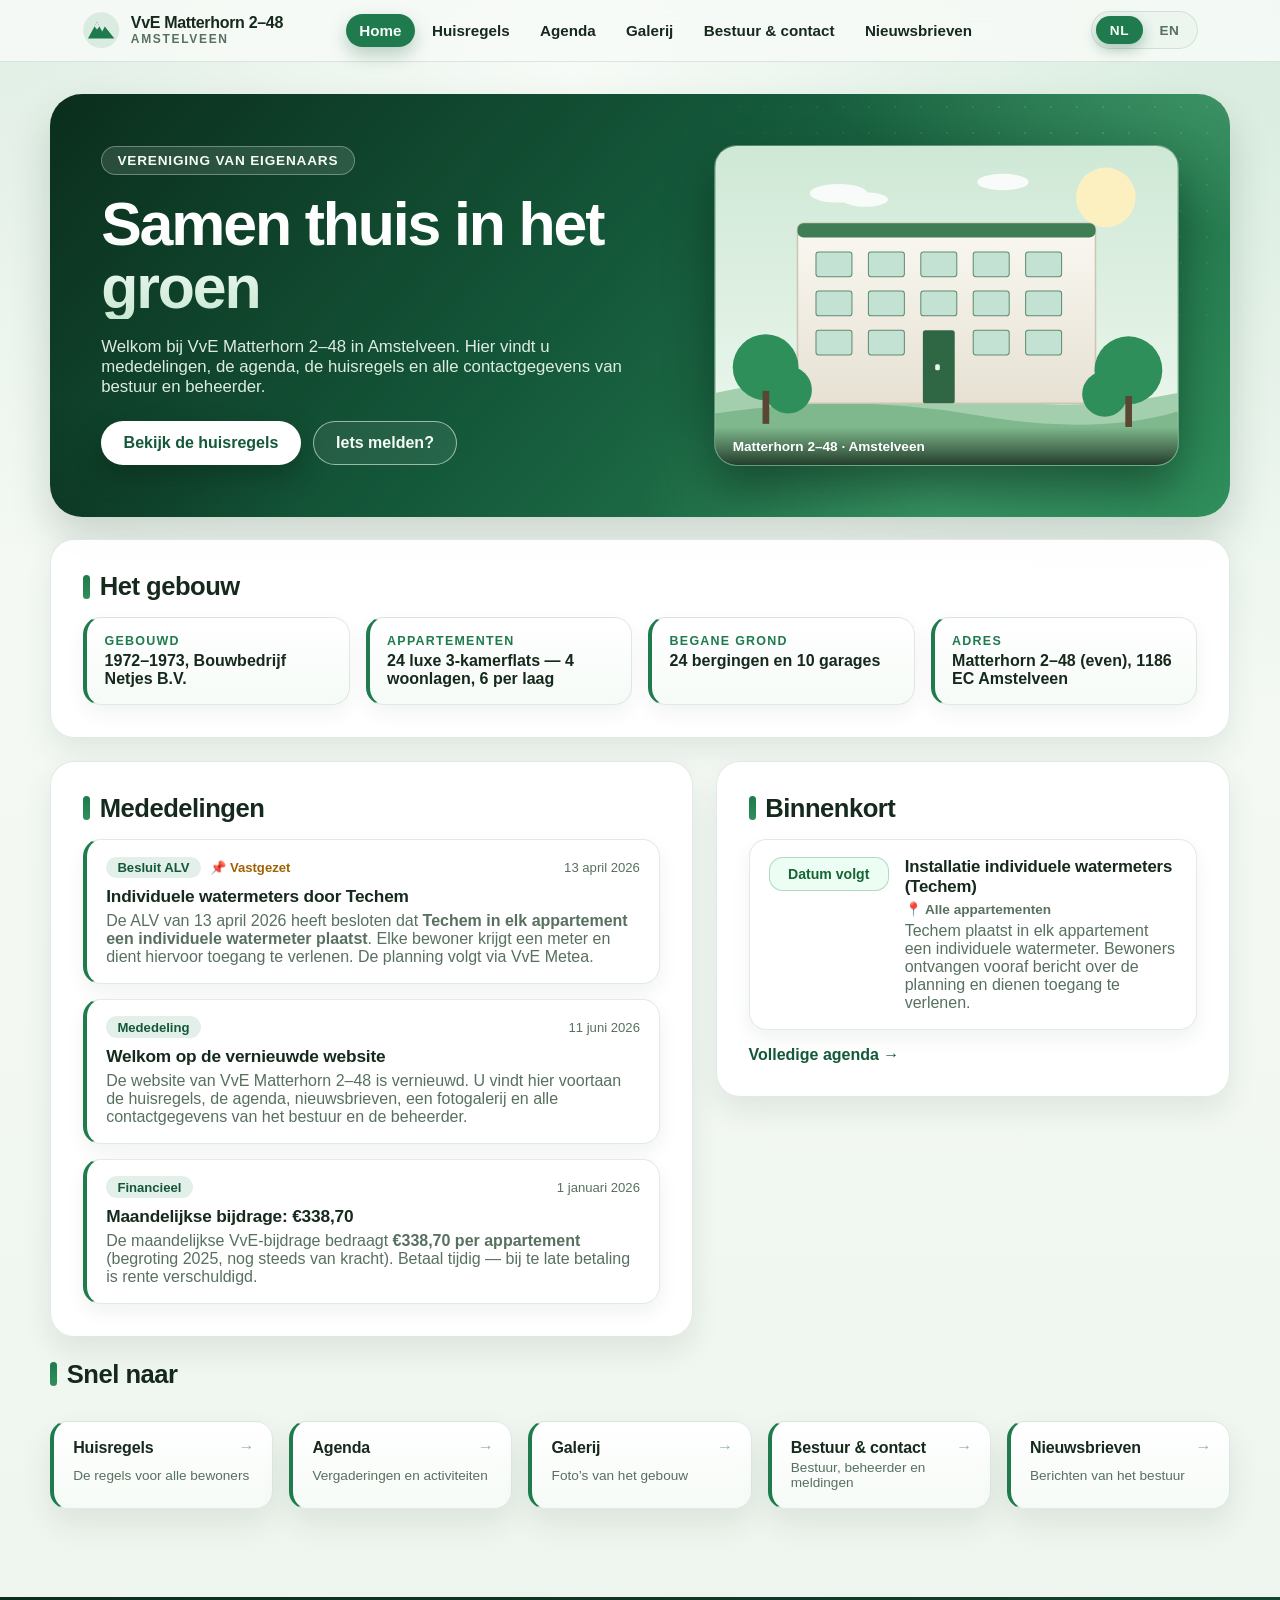
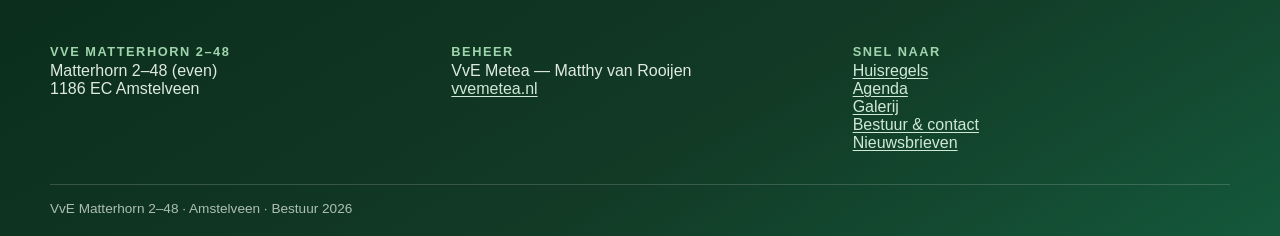
==== index.html @ 0aa47cd1 "initial commit" ====
<!DOCTYPE html>
<html lang="nl">
  <head>
    <meta charset="UTF-8" />
    <meta name="viewport" content="width=device-width, initial-scale=1.0" />
    <title>VvE Matterhorn 2-48 | Amstelveen</title>
    <meta name="description" content="VvE Matterhorn 2-48 in Amstelveen: mededelingen, agenda, huisregels, galerij, bestuur en contact." />
    <link rel="stylesheet" href="./assets/site.css" />
    <script src="./assets/marked-18.0.5.min.js"></script>
    <script type="module" src="./assets/home.mjs"></script>
  </head>
  <body>
    <header class="site-header" data-site-header></header>
    <main class="page-shell">
      <noscript>
        <p class="loading-state">
          JavaScript is nodig om deze pagina te laden. Schakel JavaScript in of vraag het bestuur om een kopie.
        </p>
      </noscript>
      <div class="page-frame page-frame-single" data-home>
        <p class="loading-state">Laden...</p>
      </div>
    </main>
    <footer class="site-footer" data-site-footer></footer>
  </body>
</html>
---- assets/site.css ----
:root {
  color-scheme: light;
  --page-bg: #f3f8f3;
  --page-glow: rgba(98, 180, 128, 0.22);
  --surface: rgba(255, 255, 255, 0.92);
  --surface-strong: #ffffff;
  --surface-soft: #ecf5ee;
  --border: rgba(31, 77, 48, 0.12);
  --border-strong: rgba(31, 77, 48, 0.22);
  --text-main: #16291d;
  --text-muted: #57705f;
  --text-inverse: #f6fcf7;
  --brand: #1f7a4d;
  --brand-strong: #14583a;
  --brand-deep: #0b2e1c;
  --brand-soft: rgba(31, 122, 77, 0.12);

  /* Section tones */
  --tone-do: #15803d;
  --tone-do-strong: #166534;
  --tone-do-soft: #ecfdf3;
  --tone-do-border: rgba(21, 128, 61, 0.28);
  --tone-dont: #c2342c;
  --tone-dont-strong: #991b1b;
  --tone-dont-soft: #fef2f2;
  --tone-dont-border: rgba(194, 52, 44, 0.28);
  --tone-info: #0f766e;
  --tone-info-strong: #115e59;
  --tone-info-soft: #ecfbf8;
  --tone-info-border: rgba(15, 118, 110, 0.26);
  --tone-contact: #a16207;
  --tone-contact-strong: #854d0e;
  --tone-contact-soft: #fefae8;
  --tone-contact-border: rgba(161, 98, 7, 0.26);

  --shadow-soft: 0 20px 45px rgba(18, 56, 34, 0.12);
  --shadow-card: 0 14px 30px rgba(18, 56, 34, 0.09);
  --shadow-float: 0 22px 40px rgba(18, 56, 34, 0.18);
  --radius-hero: 2rem;
  --radius-panel: 1.5rem;
  --radius-card: 1.1rem;
  --content-width: 1180px;
  --ease-spring: cubic-bezier(0.32, 0.72, 0.24, 1);
  font-family: Inter, "Segoe UI", Roboto, Helvetica, Arial, sans-serif;
}

*,
*::before,
*::after {
  box-sizing: border-box;
}

html {
  scroll-behavior: smooth;
  scroll-padding-top: 5.5rem;
}

body {
  margin: 0;
  min-height: 100vh;
  line-height: 1.6;
  color: var(--text-main);
  background:
    radial-gradient(circle at top right, var(--page-glow), transparent 32%),
    radial-gradient(circle at top left, rgba(21, 128, 61, 0.1), transparent 26%),
    linear-gradient(180deg, #f7fbf7 0%, var(--page-bg) 55%, #ecf4ec 100%);
}

body,
button,
input,
textarea,
select {
  font: inherit;
}

a {
  color: var(--brand-strong);
  text-decoration: none;
}

a:hover {
  text-decoration: underline;
}

button {
  cursor: pointer;
}

img {
  max-width: 100%;
}

p,
ul,
ol {
  margin-block: 0.85rem;
}

ul,
ol {
  padding-left: 1.3rem;
}

:focus-visible {
  outline: 3px solid rgba(31, 122, 77, 0.45);
  outline-offset: 3px;
  border-radius: 0.4rem;
}

[hidden] {
  display: none !important;
}

.visually-hidden {
  position: absolute;
  width: 1px;
  height: 1px;
  padding: 0;
  margin: -1px;
  overflow: hidden;
  clip: rect(0, 0, 0, 0);
  white-space: nowrap;
  border: 0;
}

.page-shell {
  min-height: 60vh;
  padding: clamp(1rem, 2.5vw, 2rem);
}

.page-frame {
  width: min(100%, var(--content-width));
  margin: 0 auto;
  display: grid;
  gap: 1.4rem;
  align-items: start;
}

.loading-state,
.notice-error-state,
.notice-error-inline {
  margin: 0;
  padding: 1.15rem 1.25rem;
  background: var(--surface);
  border: 1px solid var(--border);
  border-radius: var(--radius-panel);
  box-shadow: var(--shadow-card);
}

.notice-error-state,
.notice-error-inline {
  display: grid;
  gap: 0.9rem;
}

.notice-error-state button,
.notice-error-inline button {
  justify-self: start;
  border: 0;
  border-radius: 999px;
  padding: 0.7rem 1.2rem;
  font-weight: 700;
  background: var(--brand);
  color: var(--text-inverse);
  transition: transform 180ms var(--ease-spring), box-shadow 180ms ease;
}

.notice-error-state button:hover,
.notice-error-inline button:hover {
  transform: translateY(-2px);
  box-shadow: 0 12px 24px rgba(20, 88, 58, 0.3);
}

/* ---- Entrance animation ------------------------------------------------ */

@keyframes rise-in {
  from {
    opacity: 0;
    transform: translateY(14px);
  }
  to {
    opacity: 1;
    transform: translateY(0);
  }
}

.hero,
.jump-card,
.section-card,
.home-hero,
.page-hero,
.home-panel,
.announcement-card,
.quick-link-card,
.gallery-tile,
.board-card,
.newsletter-card,
.report-step {
  animation: rise-in 600ms var(--ease-spring) both;
  animation-delay: calc(var(--stagger, 0) * 70ms);
}

/* ---- Site header ---------------------------------------------------------- */

.site-header {
  position: sticky;
  top: 0;
  z-index: 40;
  background: rgba(247, 251, 247, 0.86);
  backdrop-filter: blur(16px);
  -webkit-backdrop-filter: blur(16px);
  border-bottom: 1px solid var(--border);
}

.site-header-inner {
  width: min(100%, var(--content-width));
  margin: 0 auto;
  padding: 0.7rem clamp(1rem, 2.5vw, 2rem);
  display: flex;
  align-items: center;
  gap: 1.25rem;
}

.site-brand {
  display: inline-flex;
  align-items: center;
  gap: 0.65rem;
  color: var(--text-main);
}

.site-brand:hover {
  text-decoration: none;
}

.site-brand-mark {
  display: inline-flex;
  width: 2.4rem;
  height: 2.4rem;
  color: var(--brand);
}

.site-brand-mark svg {
  width: 100%;
  height: 100%;
}

.site-brand-text {
  display: grid;
  line-height: 1.15;
}

.site-brand-name {
  font-weight: 800;
  letter-spacing: -0.02em;
  white-space: nowrap;
}

.site-brand-sub {
  font-size: 0.75rem;
  font-weight: 600;
  letter-spacing: 0.14em;
  text-transform: uppercase;
  color: var(--text-muted);
}

.site-nav {
  display: none;
  align-items: center;
  gap: 0.2rem;
  margin-inline: auto;
}

.site-nav-link {
  padding: 0.5rem 0.85rem;
  border-radius: 999px;
  font-weight: 600;
  font-size: 0.95rem;
  color: var(--text-main);
  transition: background-color 200ms ease, color 200ms ease;
  white-space: nowrap;
}

.site-nav-link:hover {
  background: var(--surface-soft);
  text-decoration: none;
}

.site-nav-link.is-active {
  background: var(--brand);
  color: var(--text-inverse);
  box-shadow: 0 8px 18px rgba(20, 88, 58, 0.28);
}

.site-header-actions {
  display: flex;
  align-items: center;
  gap: 0.7rem;
  margin-left: auto;
}

/* Language switch (light header context) */
.lang-switch {
  display: inline-flex;
  padding: 0.25rem;
  gap: 0.2rem;
  border-radius: 999px;
  background: var(--surface-soft);
  border: 1px solid var(--border);
}

.lang-btn {
  border: 0;
  border-radius: 999px;
  padding: 0.4rem 0.85rem;
  font-weight: 800;
  font-size: 0.85rem;
  letter-spacing: 0.04em;
  color: var(--text-muted);
  background: transparent;
  transition: background-color 220ms ease, color 220ms ease, transform 220ms var(--ease-spring);
}

.lang-btn:hover {
  color: var(--brand-strong);
  transform: translateY(-1px);
}

.lang-btn.is-active {
  background: var(--brand);
  color: var(--text-inverse);
  box-shadow: 0 6px 14px rgba(20, 88, 58, 0.3);
}

.menu-toggle {
  display: inline-flex;
  flex-direction: column;
  justify-content: center;
  gap: 5px;
  width: 2.7rem;
  height: 2.7rem;
  padding: 0.6rem;
  border: 1px solid var(--border);
  border-radius: 0.85rem;
  background: var(--surface-strong);
}

.menu-toggle-bar {
  height: 2px;
  border-radius: 2px;
  background: var(--brand-strong);
  transition: transform 240ms var(--ease-spring), opacity 200ms ease;
}

.menu-toggle.is-open .menu-toggle-bar:nth-child(1) {
  transform: translateY(7px) rotate(45deg);
}

.menu-toggle.is-open .menu-toggle-bar:nth-child(2) {
  opacity: 0;
}

.menu-toggle.is-open .menu-toggle-bar:nth-child(3) {
  transform: translateY(-7px) rotate(-45deg);
}

.site-menu {
  display: grid;
  gap: 0.25rem;
  padding: 0.75rem clamp(1rem, 2.5vw, 2rem) 1rem;
  border-top: 1px solid var(--border);
  background: rgba(247, 251, 247, 0.97);
}

.site-menu .site-nav-link {
  display: block;
  border-radius: 0.85rem;
}

@media (min-width: 64rem) {
  .site-nav {
    display: flex;
  }

  .menu-toggle,
  .site-menu {
    display: none !important;
  }
}

/* ---- Site footer ---------------------------------------------------------- */

.site-footer {
  margin-top: clamp(2rem, 5vw, 3.5rem);
  padding: clamp(1.5rem, 4vw, 2.75rem) clamp(1rem, 2.5vw, 2rem) 1.25rem;
  background: linear-gradient(150deg, var(--brand-deep) 0%, #123a25 55%, var(--brand-strong) 100%);
  color: rgba(240, 250, 242, 0.92);
}

.site-footer a {
  color: #cfe9d6;
  text-decoration: underline;
  text-underline-offset: 2px;
}

.site-footer a:hover {
  color: #ffffff;
}

.site-footer-inner {
  width: min(100%, var(--content-width));
  margin: 0 auto;
  display: grid;
  gap: 1.5rem;
  grid-template-columns: repeat(auto-fit, minmax(13rem, 1fr));
}

.site-footer-title {
  margin: 0 0 0.4rem;
  font-size: 0.8rem;
  font-weight: 800;
  letter-spacing: 0.12em;
  text-transform: uppercase;
  color: #9fd4ad;
}

.site-footer-col p {
  margin: 0.2rem 0;
}

.site-footer-note {
  width: min(100%, var(--content-width));
  margin: 1.75rem auto 0;
  padding-top: 1rem;
  border-top: 1px solid rgba(255, 255, 255, 0.16);
  font-size: 0.85rem;
  color: rgba(240, 250, 242, 0.7);
}

/* ---- Buttons ----------------------------------------------------------------- */

.btn {
  display: inline-flex;
  align-items: center;
  gap: 0.45rem;
  padding: 0.75rem 1.4rem;
  border-radius: 999px;
  font-weight: 700;
  transition: transform 180ms var(--ease-spring), box-shadow 180ms ease, background-color 180ms ease;
}

.btn:hover {
  transform: translateY(-2px);
  text-decoration: none;
}

.btn-light {
  background: var(--surface-strong);
  color: var(--brand-strong);
  box-shadow: 0 12px 26px rgba(8, 30, 18, 0.35);
}

.btn-ghost {
  border: 1.5px solid rgba(255, 255, 255, 0.55);
  color: var(--text-inverse);
  background: rgba(255, 255, 255, 0.08);
  backdrop-filter: blur(8px);
}

.btn-ghost:hover {
  background: rgba(255, 255, 255, 0.16);
}

.btn-solid {
  background: var(--brand);
  color: var(--text-inverse);
  box-shadow: 0 10px 22px rgba(20, 88, 58, 0.28);
}

/* ---- Home hero ------------------------------------------------------------------ */

.home-hero {
  position: relative;
  overflow: hidden;
  display: grid;
  gap: clamp(1.5rem, 3.5vw, 3rem);
  padding: clamp(1.5rem, 4vw, 3.25rem);
  border-radius: var(--radius-hero);
  background:
    radial-gradient(60rem 24rem at 110% -20%, rgba(122, 215, 160, 0.5), transparent 60%),
    radial-gradient(40rem 22rem at -10% 120%, rgba(8, 38, 22, 0.7), transparent 62%),
    radial-gradient(28rem 16rem at 75% 95%, rgba(94, 200, 140, 0.35), transparent 65%),
    linear-gradient(132deg, var(--brand-deep) 0%, var(--brand-strong) 46%, #2f8f5b 100%);
  color: var(--text-inverse);
  box-shadow: var(--shadow-float);
}

.home-hero::before {
  content: "";
  position: absolute;
  inset: 0;
  background-image: radial-gradient(rgba(255, 255, 255, 0.14) 1px, transparent 1.5px);
  background-size: 26px 26px;
  mask-image: radial-gradient(42rem 26rem at 88% 12%, rgba(0, 0, 0, 0.9), transparent 70%);
  -webkit-mask-image: radial-gradient(42rem 26rem at 88% 12%, rgba(0, 0, 0, 0.9), transparent 70%);
  pointer-events: none;
}

.home-hero > * {
  position: relative;
  z-index: 1;
}

.home-hero-text {
  display: grid;
  gap: 1.1rem;
  align-content: center;
  justify-items: start;
}

.home-hero h1 {
  margin: 0;
  font-size: clamp(2.3rem, 5vw, 3.8rem);
  line-height: 1.04;
  letter-spacing: -0.035em;
  background: linear-gradient(180deg, #ffffff 30%, #c9e8d2 100%);
  -webkit-background-clip: text;
  background-clip: text;
  -webkit-text-fill-color: transparent;
}

.home-hero-lead {
  margin: 0;
  max-width: 56ch;
  color: rgba(240, 250, 242, 0.92);
  font-size: 1.05rem;
}

.home-hero-actions {
  display: flex;
  flex-wrap: wrap;
  gap: 0.75rem;
  margin-top: 0.4rem;
}

.home-hero-photo {
  margin: 0;
  position: relative;
  border-radius: 1.4rem;
  overflow: hidden;
  border: 1px solid rgba(255, 255, 255, 0.28);
  box-shadow: 0 24px 48px rgba(5, 22, 13, 0.45);
  min-height: 14rem;
}

.home-hero-photo img {
  display: block;
  width: 100%;
  height: 100%;
  min-height: 14rem;
  object-fit: cover;
}

.home-hero-photo figcaption {
  position: absolute;
  left: 0;
  right: 0;
  bottom: 0;
  padding: 0.7rem 1.1rem;
  font-size: 0.85rem;
  font-weight: 600;
  color: #ffffff;
  background: linear-gradient(180deg, transparent, rgba(5, 22, 13, 0.75));
}

@media (min-width: 56rem) {
  .home-hero {
    grid-template-columns: minmax(0, 1.1fr) minmax(0, 0.9fr);
    align-items: stretch;
  }
}

/* ---- Page hero (subpages) ---------------------------------------------------------- */

.page-hero {
  position: relative;
  overflow: hidden;
  padding: clamp(1.5rem, 4vw, 2.75rem);
  border-radius: var(--radius-hero);
  background:
    radial-gradient(46rem 20rem at 110% -30%, rgba(122, 215, 160, 0.42), transparent 60%),
    linear-gradient(132deg, var(--brand-deep) 0%, var(--brand-strong) 52%, #2f8f5b 100%);
  color: var(--text-inverse);
  box-shadow: var(--shadow-float);
}

.page-hero h1 {
  margin: 0 0 0.6rem;
  font-size: clamp(2rem, 4.5vw, 3.1rem);
  line-height: 1.05;
  letter-spacing: -0.03em;
  background: linear-gradient(180deg, #ffffff 30%, #c9e8d2 100%);
  -webkit-background-clip: text;
  background-clip: text;
  -webkit-text-fill-color: transparent;
}

.page-hero p {
  margin: 0;
  max-width: 64ch;
  color: rgba(240, 250, 242, 0.92);
}

/* ---- Panels & lists (home, events, board, newsletters) ------------------------------- */

.home-columns {
  display: grid;
  gap: 1.4rem;
}

@media (min-width: 64rem) {
  .home-columns {
    grid-template-columns: minmax(0, 1.25fr) minmax(0, 1fr);
    align-items: start;
  }
}

.home-panel {
  padding: clamp(1.25rem, 2.6vw, 2rem);
  border: 1px solid var(--border);
  border-radius: var(--radius-panel);
  background: var(--surface);
  box-shadow: var(--shadow-card);
}

.panel-title {
  margin: 0 0 1rem;
  display: flex;
  align-items: center;
  gap: 0.6rem;
  font-size: clamp(1.3rem, 2vw, 1.7rem);
  letter-spacing: -0.02em;
}

.panel-title::before {
  content: "";
  width: 0.45rem;
  height: 1.5rem;
  border-radius: 999px;
  background: linear-gradient(180deg, var(--brand), #2f8f5b);
}

.panel-link {
  display: inline-block;
  margin-top: 1rem;
  font-weight: 700;
}

.panel-note {
  margin: 0.9rem 0 0;
  font-size: 0.9rem;
  color: var(--text-muted);
}

.card-prose p:first-child {
  margin-top: 0;
}

.card-prose p:last-child {
  margin-bottom: 0;
}

.announcement-card .card-prose,
.event-body .card-prose,
.report-step .card-prose {
  color: var(--text-muted);
}

/* ---- Building fact grid ------------------------------------------------------- */

.fact-grid {
  display: grid;
  gap: 1rem;
  grid-template-columns: repeat(auto-fit, minmax(min(100%, 13rem), 1fr));
  margin: 0;
}

.fact-item {
  padding: 1rem 1.1rem;
  border: 1px solid var(--border);
  border-left: 4px solid var(--brand);
  border-radius: var(--radius-card);
  background: linear-gradient(180deg, var(--surface-strong), #f6fbf7 100%);
  box-shadow: 0 8px 20px rgba(18, 56, 34, 0.06);
}

.fact-item dt {
  font-size: 0.78rem;
  font-weight: 800;
  letter-spacing: 0.1em;
  text-transform: uppercase;
  color: var(--brand);
}

.fact-item dd {
  margin: 0.25rem 0 0;
  font-weight: 600;
  color: var(--text-main);
}

.empty-state {
  margin: 0;
  padding: 1.5rem 1.25rem;
  border: 1.5px dashed var(--border-strong);
  border-radius: var(--radius-card);
  background: var(--surface-soft);
  color: var(--text-muted);
  text-align: center;
}

/* ---- Announcements ---------------------------------------------------------------------- */

.announcement-list {
  display: grid;
  gap: 0.9rem;
}

.announcement-card {
  padding: 1.05rem 1.2rem;
  border: 1px solid var(--border);
  border-left: 4px solid var(--brand);
  border-radius: var(--radius-card);
  background: var(--surface-strong);
  box-shadow: 0 8px 20px rgba(18, 56, 34, 0.06);
  transition: transform 200ms var(--ease-spring), box-shadow 200ms ease;
}

.announcement-card:hover {
  transform: translateY(-2px);
  box-shadow: var(--shadow-card);
}

.announcement-meta {
  display: flex;
  align-items: center;
  flex-wrap: wrap;
  gap: 0.6rem;
  margin-bottom: 0.5rem;
  font-size: 0.82rem;
}

.announcement-tag {
  padding: 0.2rem 0.7rem;
  border-radius: 999px;
  background: var(--brand-soft);
  color: var(--brand-strong);
  font-weight: 700;
}

.announcement-pin {
  font-weight: 700;
  color: var(--tone-contact);
}

.announcement-meta time {
  margin-left: auto;
  color: var(--text-muted);
}

.announcement-card h3 {
  margin: 0 0 0.35rem;
  font-size: 1.08rem;
  letter-spacing: -0.01em;
}

.announcement-card p {
  margin: 0;
  color: var(--text-muted);
}

/* ---- Events ----------------------------------------------------------------------------------- */

.event-list {
  display: grid;
  gap: 0.9rem;
}

.event-item {
  display: flex;
  gap: 1rem;
  padding: 1.05rem 1.2rem;
  border: 1px solid var(--border);
  border-radius: var(--radius-card);
  background: var(--surface-strong);
  box-shadow: 0 8px 20px rgba(18, 56, 34, 0.06);
}

.event-date {
  flex: none;
  align-self: start;
  min-width: 7.5rem;
  padding: 0.5rem 0.8rem;
  border-radius: 0.85rem;
  background: var(--tone-do-soft);
  border: 1px solid var(--tone-do-border);
  color: var(--tone-do-strong);
  font-weight: 700;
  font-size: 0.88rem;
  text-align: center;
}

.event-item.is-past {
  opacity: 0.78;
}

.event-item.is-past .event-date {
  background: var(--surface-soft);
  border-color: var(--border);
  color: var(--text-muted);
}

.event-body {
  min-width: 0;
}

.event-body h3 {
  margin: 0 0 0.25rem;
  font-size: 1.05rem;
  letter-spacing: -0.01em;
}

.event-location {
  margin: 0 0 0.35rem;
  font-size: 0.85rem;
  font-weight: 600;
  color: var(--text-muted);
}

.event-body p:last-child {
  margin: 0;
  color: var(--text-muted);
}

@media (max-width: 40rem) {
  .event-item {
    flex-direction: column;
    gap: 0.6rem;
  }

  .event-date {
    align-self: flex-start;
  }
}

/* ---- Quick links (home) -------------------------------------------------------------------------- */

.quick-links {
  display: grid;
  gap: 1rem;
}

.quick-links-grid {
  display: grid;
  gap: 1rem;
  grid-template-columns: repeat(auto-fit, minmax(min(100%, 13.5rem), 1fr));
}

.quick-link-card {
  position: relative;
  display: grid;
  gap: 0.2rem;
  padding: 1.1rem 1.2rem;
  border: 1px solid var(--border);
  border-left: 4px solid var(--brand);
  border-radius: var(--radius-card);
  background: linear-gradient(180deg, var(--surface-strong), #f6fbf7 100%);
  box-shadow: var(--shadow-card);
  color: var(--text-main);
  transition: transform 200ms var(--ease-spring), box-shadow 200ms ease;
}

.quick-link-card:hover {
  transform: translateY(-3px);
  box-shadow: var(--shadow-soft);
  text-decoration: none;
}

.quick-link-card:hover .jump-card-arrow {
  transform: translateX(4px);
  opacity: 1;
}

.quick-link-title {
  font-weight: 700;
  letter-spacing: -0.01em;
}

.quick-link-sub {
  font-size: 0.85rem;
  color: var(--text-muted);
}

.quick-link-card .jump-card-arrow {
  position: absolute;
  top: 1rem;
  right: 1.1rem;
  margin: 0;
}

/* ---- Gallery ----------------------------------------------------------------------------------------- */

.gallery-grid {
  display: grid;
  gap: 1.1rem;
  grid-template-columns: repeat(auto-fill, minmax(min(100%, 16rem), 1fr));
}

.gallery-tile {
  display: grid;
  padding: 0;
  border: 1px solid var(--border);
  border-radius: var(--radius-card);
  background: var(--surface-strong);
  box-shadow: var(--shadow-card);
  overflow: hidden;
  text-align: left;
  transition: transform 220ms var(--ease-spring), box-shadow 220ms ease;
}

.gallery-tile:hover {
  transform: translateY(-4px);
  box-shadow: var(--shadow-soft);
}

.gallery-tile img {
  display: block;
  width: 100%;
  aspect-ratio: 4 / 3;
  object-fit: cover;
  transition: transform 400ms var(--ease-spring);
}

.gallery-tile:hover img {
  transform: scale(1.04);
}

.gallery-caption {
  padding: 0.75rem 0.95rem;
  font-size: 0.88rem;
  font-weight: 600;
  color: var(--text-muted);
}

.gallery-lightbox {
  border: 0;
  padding: 0;
  border-radius: 1.25rem;
  background: var(--surface-strong);
  box-shadow: var(--shadow-float);
  max-width: min(92vw, 64rem);
}

.gallery-lightbox::backdrop {
  background: rgba(8, 24, 14, 0.72);
  backdrop-filter: blur(6px);
}

.gallery-lightbox-figure {
  margin: 0;
}

.gallery-lightbox-figure img {
  display: block;
  max-width: 100%;
  max-height: 78vh;
  object-fit: contain;
}

.gallery-lightbox-figure figcaption {
  padding: 0.85rem 1.2rem;
  font-weight: 600;
  color: var(--text-muted);
}

.gallery-lightbox-close {
  position: absolute;
  top: 0.7rem;
  right: 0.7rem;
  width: 2.4rem;
  height: 2.4rem;
  border: 0;
  border-radius: 999px;
  background: rgba(8, 24, 14, 0.65);
  color: #ffffff;
  font-size: 1rem;
  font-weight: 700;
}

/* ---- Board & contact ------------------------------------------------------------------------------------ */

.board-grid {
  display: grid;
  gap: 1rem;
  grid-template-columns: repeat(auto-fit, minmax(min(100%, 12.5rem), 1fr));
}

.board-card {
  display: grid;
  justify-items: center;
  gap: 0.25rem;
  padding: 1.4rem 1.1rem;
  border: 1px solid var(--border);
  border-radius: var(--radius-card);
  background: var(--surface-strong);
  box-shadow: var(--shadow-card);
  text-align: center;
}

.board-avatar {
  display: inline-flex;
  align-items: center;
  justify-content: center;
  width: 3.6rem;
  height: 3.6rem;
  margin-bottom: 0.4rem;
  border-radius: 999px;
  background: linear-gradient(135deg, var(--brand) 0%, #2f8f5b 100%);
  color: var(--text-inverse);
  font-weight: 800;
  letter-spacing: 0.04em;
  box-shadow: 0 10px 22px rgba(20, 88, 58, 0.3);
}

.board-card h3 {
  margin: 0;
  font-size: 1.02rem;
  letter-spacing: -0.01em;
}

.board-role {
  margin: 0;
  font-size: 0.82rem;
  font-weight: 700;
  text-transform: uppercase;
  letter-spacing: 0.08em;
  color: var(--brand);
}

.board-unit {
  margin: 0;
  font-size: 0.9rem;
  color: var(--text-muted);
}

.report-steps {
  display: grid;
  gap: 1rem;
  grid-template-columns: repeat(auto-fit, minmax(min(100%, 15rem), 1fr));
}

.report-step {
  padding: 1.1rem 1.2rem;
  border: 1px solid var(--border);
  border-top: 4px solid var(--brand);
  border-radius: var(--radius-card);
  background: var(--surface-strong);
  box-shadow: 0 8px 20px rgba(18, 56, 34, 0.06);
}

.report-step h3 {
  margin: 0 0 0.4rem;
  font-size: 1rem;
  letter-spacing: -0.01em;
  color: var(--brand-strong);
}

.report-step p {
  margin: 0;
  font-size: 0.94rem;
  color: var(--text-muted);
}

/* ---- Newsletters ------------------------------------------------------------------------------------------- */

.newsletter-list {
  display: grid;
  gap: 0.9rem;
}

.newsletter-card {
  display: flex;
  align-items: center;
  gap: 1rem;
  padding: 1.05rem 1.2rem;
  border: 1px solid var(--border);
  border-left: 4px solid var(--brand);
  border-radius: var(--radius-card);
  background: var(--surface-strong);
  box-shadow: 0 8px 20px rgba(18, 56, 34, 0.06);
}

.newsletter-text {
  min-width: 0;
  margin-right: auto;
}

.newsletter-card h3 {
  margin: 0 0 0.15rem;
  font-size: 1.02rem;
  letter-spacing: -0.01em;
}

.newsletter-card time {
  font-size: 0.85rem;
  color: var(--text-muted);
}

/* ---- Rules page hero ------------------------------------------------------------------------------------------ */

.hero {
  position: relative;
  overflow: hidden;
  padding: clamp(1.5rem, 4vw, 3rem);
  border-radius: var(--radius-hero);
  background:
    radial-gradient(60rem 24rem at 110% -20%, rgba(122, 215, 160, 0.5), transparent 60%),
    radial-gradient(40rem 22rem at -10% 120%, rgba(8, 38, 22, 0.7), transparent 62%),
    radial-gradient(28rem 16rem at 75% 95%, rgba(94, 200, 140, 0.35), transparent 65%),
    linear-gradient(132deg, var(--brand-deep) 0%, var(--brand-strong) 46%, #2f8f5b 100%);
  color: var(--text-inverse);
  box-shadow: var(--shadow-float);
}

.hero::before {
  content: "";
  position: absolute;
  inset: 0;
  background-image: radial-gradient(rgba(255, 255, 255, 0.14) 1px, transparent 1.5px);
  background-size: 26px 26px;
  mask-image: radial-gradient(42rem 26rem at 88% 12%, rgba(0, 0, 0, 0.9), transparent 70%);
  -webkit-mask-image: radial-gradient(42rem 26rem at 88% 12%, rgba(0, 0, 0, 0.9), transparent 70%);
  pointer-events: none;
}

.hero::after {
  content: "";
  position: absolute;
  width: 22rem;
  height: 22rem;
  border-radius: 999px;
  border: 1.5px solid rgba(255, 255, 255, 0.14);
  top: -9rem;
  right: -6rem;
  box-shadow: 0 0 0 3.5rem rgba(255, 255, 255, 0.04);
  pointer-events: none;
}

.hero > * {
  position: relative;
  z-index: 1;
}

.hero-top {
  display: flex;
  align-items: center;
  justify-content: space-between;
  gap: 1rem;
  flex-wrap: wrap;
  margin-bottom: clamp(1.1rem, 3vw, 2rem);
}

.hero-badge {
  display: inline-flex;
  align-items: center;
  padding: 0.4rem 0.95rem;
  border-radius: 999px;
  border: 1px solid rgba(255, 255, 255, 0.32);
  background: rgba(255, 255, 255, 0.12);
  font-size: 0.85rem;
  font-weight: 700;
  letter-spacing: 0.06em;
  text-transform: uppercase;
  backdrop-filter: blur(8px);
}

.hero h1 {
  margin: 0 0 1.4rem;
  font-size: clamp(2.4rem, 5.5vw, 4.2rem);
  line-height: 1.02;
  letter-spacing: -0.035em;
  background: linear-gradient(180deg, #ffffff 30%, #c9e8d2 100%);
  -webkit-background-clip: text;
  background-clip: text;
  -webkit-text-fill-color: transparent;
}

.intro-content {
  display: grid;
  grid-template-columns: repeat(auto-fit, minmax(min(100%, 21rem), 1fr));
  gap: 1rem;
  align-items: stretch;
  color: rgba(240, 250, 242, 0.96);
}

.intro-content a {
  color: #cfe9d6;
  text-decoration: underline;
  text-underline-offset: 2px;
}

.intro-content a:hover {
  color: #ffffff;
}

/* Hero intro blockquotes become frosted-glass meta cards instead of the
   light page-frame blockquote style. */
.hero .intro-content blockquote {
  margin: 0;
  padding: 1.05rem 1.2rem;
  border: 1px solid rgba(255, 255, 255, 0.22);
  border-left: 3px solid rgba(255, 255, 255, 0.55);
  border-radius: 1.1rem;
  background: rgba(255, 255, 255, 0.1);
  color: rgba(240, 250, 242, 0.94);
  backdrop-filter: blur(14px);
  -webkit-backdrop-filter: blur(14px);
  box-shadow: inset 0 1px 0 rgba(255, 255, 255, 0.16), 0 10px 26px rgba(6, 26, 15, 0.22);
  line-height: 1.7;
}

.hero .intro-content blockquote strong {
  color: #ffffff;
}

.hero .intro-content > p {
  margin: 0;
  max-width: 68ch;
}

.intro-content :first-child,
.section-intro :first-child,
.card-body :first-child {
  margin-top: 0;
}

.intro-content :last-child,
.section-intro :last-child,
.card-body :last-child {
  margin-bottom: 0;
}

/* ---- Layout ---------------------------------------------------------------- */

.content-layout,
.content-stack,
.jump-cards-section {
  display: grid;
  gap: 1.4rem;
}

/* ---- Jump cards ------------------------------------------------------------ */

.jump-cards {
  display: grid;
  grid-template-columns: repeat(2, minmax(0, 1fr));
  gap: 1rem;
}

@media (max-width: 40rem) {
  .jump-cards {
    grid-template-columns: 1fr;
  }
}

.jump-card {
  display: flex;
  align-items: center;
  gap: 0.9rem;
  min-height: 4.75rem;
  padding: 1rem 1.1rem;
  border: 1px solid var(--border);
  border-left: 4px solid var(--tone-border, var(--border-strong));
  border-radius: var(--radius-card);
  background: linear-gradient(180deg, var(--surface-strong), #f6fbf7 100%);
  box-shadow: var(--shadow-card);
  color: var(--text-main);
  transition: transform 200ms var(--ease-spring), box-shadow 200ms ease, border-color 200ms ease;
}

.jump-card:hover {
  transform: translateY(-3px);
  border-color: var(--border-strong);
  border-left-color: var(--tone-border, var(--border-strong));
  box-shadow: var(--shadow-soft);
  text-decoration: none;
}

.jump-card:hover .jump-card-arrow {
  transform: translateX(4px);
  opacity: 1;
}

.jump-card-icon {
  flex: none;
  display: inline-flex;
  align-items: center;
  justify-content: center;
  width: 2.6rem;
  height: 2.6rem;
  border-radius: 0.85rem;
  background: var(--tone-soft, var(--surface-soft));
  color: var(--tone-color, var(--brand-strong));
}

.jump-card-icon svg,
.section-icon svg {
  width: 1.35rem;
  height: 1.35rem;
}

.jump-card-text {
  display: grid;
  gap: 0.1rem;
  min-width: 0;
}

.jump-card-title {
  font-weight: 700;
  letter-spacing: -0.01em;
}

.jump-card-count {
  font-size: 0.82rem;
  color: var(--text-muted);
}

.jump-card-arrow {
  margin-left: auto;
  color: var(--tone-color, var(--brand-strong));
  opacity: 0.45;
  transition: transform 200ms var(--ease-spring), opacity 200ms ease;
}

/* ---- Tone mapping ------------------------------------------------------------ */

[data-tone="do"] {
  --tone-color: var(--tone-do);
  --tone-strong: var(--tone-do-strong);
  --tone-soft: var(--tone-do-soft);
  --tone-border: var(--tone-do-border);
}

[data-tone="dont"] {
  --tone-color: var(--tone-dont);
  --tone-strong: var(--tone-dont-strong);
  --tone-soft: var(--tone-dont-soft);
  --tone-border: var(--tone-dont-border);
}

[data-tone="info"] {
  --tone-color: var(--tone-info);
  --tone-strong: var(--tone-info-strong);
  --tone-soft: var(--tone-info-soft);
  --tone-border: var(--tone-info-border);
}

[data-tone="contact"] {
  --tone-color: var(--tone-contact);
  --tone-strong: var(--tone-contact-strong);
  --tone-soft: var(--tone-contact-soft);
  --tone-border: var(--tone-contact-border);
}

/* ---- Section cards ------------------------------------------------------------ */

.section-card {
  padding: clamp(1.25rem, 2.6vw, 2rem);
  border: 1px solid var(--border);
  border-top: 4px solid var(--tone-color, var(--brand));
  border-radius: var(--radius-panel);
  background: var(--surface);
  box-shadow: var(--shadow-card);
}

.section-head {
  display: flex;
  align-items: center;
  gap: 0.95rem;
}

.section-icon {
  flex: none;
  display: inline-flex;
  align-items: center;
  justify-content: center;
  width: 3rem;
  height: 3rem;
  border-radius: 1rem;
  background: var(--tone-soft, var(--surface-soft));
  color: var(--tone-color, var(--brand-strong));
  box-shadow: inset 0 0 0 1px var(--tone-border, var(--border));
}

.section-head-text {
  display: grid;
  gap: 0.1rem;
  min-width: 0;
}

.section-card h2 {
  margin: 0;
  font-size: clamp(1.4rem, 2vw, 1.9rem);
  letter-spacing: -0.02em;
}

.section-count {
  margin: 0;
  font-size: 0.85rem;
  font-weight: 600;
  color: var(--tone-color, var(--text-muted));
}

.section-intro {
  margin-top: 0.95rem;
  color: var(--text-muted);
}

/* ---- Rule cards (horizontal accordion rows) ----------------------------------- */

.rule-cards {
  display: grid;
  gap: 0.75rem;
  margin-top: 1.15rem;
}

.rule-card {
  border: 1px solid var(--border);
  border-radius: var(--radius-card);
  background: var(--surface-strong);
  box-shadow: 0 8px 20px rgba(18, 56, 34, 0.06);
  overflow: hidden;
  transition: border-color 240ms ease, box-shadow 240ms ease;
}

.rule-card:hover {
  border-color: var(--tone-border, var(--border-strong));
  box-shadow: 0 14px 28px rgba(18, 56, 34, 0.1);
}

.rule-card.is-open {
  border-color: var(--tone-border, var(--border-strong));
  box-shadow: 0 16px 34px rgba(18, 56, 34, 0.12);
}

.rule-card-heading {
  margin: 0;
  font-size: 1.05rem;
  letter-spacing: -0.01em;
}

.rule-card-toggle {
  display: flex;
  align-items: center;
  gap: 0.85rem;
  width: 100%;
  padding: 1rem 1.15rem;
  border: 0;
  background: transparent;
  color: var(--text-main);
  text-align: left;
  font-weight: 700;
  font-size: inherit;
  letter-spacing: inherit;
}

.rule-card-toggle:hover .rule-marker {
  transform: scale(1.25);
}

.rule-marker {
  flex: none;
  width: 0.65rem;
  height: 0.65rem;
  border-radius: 999px;
  background: var(--tone-color, var(--brand));
  box-shadow: 0 0 0 4px var(--tone-soft, var(--surface-soft));
  transition: transform 220ms var(--ease-spring);
}

.rule-title {
  flex: 1;
  min-width: 0;
}

.rule-chevron {
  flex: none;
  display: inline-flex;
  align-items: center;
  justify-content: center;
  width: 1.9rem;
  height: 1.9rem;
  border-radius: 999px;
  color: var(--tone-color, var(--brand-strong));
  background: var(--tone-soft, var(--surface-soft));
  transition: transform 320ms var(--ease-spring);
}

.rule-chevron svg {
  width: 1rem;
  height: 1rem;
}

.rule-card.is-open .rule-chevron {
  transform: rotate(180deg);
}

.rule-card-body {
  display: grid;
  grid-template-rows: 0fr;
  transition: grid-template-rows 360ms var(--ease-spring);
}

.rule-card.is-open .rule-card-body {
  grid-template-rows: 1fr;
}

.rule-card-inner {
  min-height: 0;
  overflow: hidden;
}

.rule-card .card-body {
  padding: 0 1.15rem 1.15rem 2.65rem;
  color: var(--text-muted);
  opacity: 0;
  transform: translateY(-6px);
  transition: opacity 280ms ease 60ms, transform 320ms var(--ease-spring) 60ms;
}

.rule-card.is-open .card-body {
  opacity: 1;
  transform: translateY(0);
}

/* ---- Markdown extras inside cards ------------------------------------------------ */

.page-frame table {
  width: 100%;
  margin: 1rem 0;
  border-collapse: separate;
  border-spacing: 0;
  overflow: hidden;
  border: 1px solid var(--border);
  border-radius: 1rem;
  background: var(--surface-strong);
  box-shadow: inset 0 1px 0 rgba(255, 255, 255, 0.75);
}

.page-frame th,
.page-frame td {
  padding: 0.8rem 0.95rem;
  text-align: left;
  border-bottom: 1px solid rgba(31, 77, 48, 0.08);
}

.page-frame th {
  background: var(--surface-soft);
  color: var(--text-main);
  font-weight: 700;
}

.page-frame tr:last-child td {
  border-bottom: 0;
}

.page-frame blockquote {
  margin: 1rem 0;
  padding: 1rem 1.15rem;
  border-left: 4px solid var(--tone-color, var(--brand));
  border-radius: 0 1rem 1rem 0;
  background: var(--tone-soft, #eef7f0);
  color: var(--text-main);
}

/* ---- Update banner (toast) ---------------------------------------------------------- */

@keyframes toast-up {
  from {
    opacity: 0;
    transform: translateY(1.5rem);
  }
  to {
    opacity: 1;
    transform: translateY(0);
  }
}

@keyframes pulse-dot {
  0%,
  100% {
    box-shadow: 0 0 0 0 rgba(185, 232, 196, 0.55);
  }
  50% {
    box-shadow: 0 0 0 7px rgba(185, 232, 196, 0);
  }
}

.update-banner-container {
  position: fixed;
  left: 50%;
  bottom: clamp(1rem, 3vw, 2rem);
  transform: translateX(-50%);
  z-index: 20;
  width: min(92vw, 34rem);
  display: flex;
  justify-content: center;
}

.update-banner {
  display: inline-flex;
  align-items: center;
  gap: 0.85rem;
  padding: 0.8rem 0.9rem 0.8rem 1.2rem;
  border-radius: 999px;
  background: rgba(14, 40, 25, 0.96);
  color: var(--text-inverse);
  box-shadow: var(--shadow-float);
  backdrop-filter: blur(10px);
  animation: toast-up 420ms var(--ease-spring) both;
}

.update-banner-pulse {
  flex: none;
  width: 0.6rem;
  height: 0.6rem;
  border-radius: 999px;
  background: #b9e8c4;
  animation: pulse-dot 1.8s ease-in-out infinite;
}

.update-banner-text {
  font-weight: 600;
}

.update-banner button {
  flex: none;
  border: 0;
  border-radius: 999px;
  padding: 0.6rem 1.05rem;
  font-weight: 700;
  background: var(--surface-strong);
  color: var(--brand-strong);
  transition: transform 180ms var(--ease-spring);
}

.update-banner button:hover {
  transform: translateY(-2px);
}

/* ---- Desktop sidebar nav (rules page) ------------------------------------------------- */

.desktop-nav {
  display: none;
}

.desktop-nav-title {
  margin: 0 0 0.25rem;
  font-size: 0.78rem;
  font-weight: 800;
  letter-spacing: 0.1em;
  text-transform: uppercase;
  color: var(--text-muted);
}

/* ---- Back to top ----------------------------------------------------------------------- */

.back-to-top {
  position: fixed;
  right: clamp(1rem, 3vw, 2rem);
  bottom: clamp(1rem, 3vw, 2rem);
  width: 3.35rem;
  height: 3.35rem;
  display: inline-flex;
  align-items: center;
  justify-content: center;
  border: 0;
  border-radius: 999px;
  background: linear-gradient(135deg, var(--brand) 0%, var(--brand-strong) 100%);
  color: var(--text-inverse);
  box-shadow: var(--shadow-float);
  transition: transform 180ms var(--ease-spring), box-shadow 180ms ease, opacity 180ms ease;
  z-index: 10;
}

.back-to-top:hover {
  transform: translateY(-3px);
}

/* ---- Desktop layout ----------------------------------------------------------------------- */

@media (min-width: 70rem) {
  .page-frame {
    grid-template-columns: minmax(0, 1fr) 17rem;
    column-gap: 1.5rem;
  }

  .page-frame-single {
    grid-template-columns: minmax(0, 1fr);
  }

  .hero,
  .loading-state,
  .notice-error-state,
  .notice-error-inline {
    grid-column: 1 / -1;
  }

  .content-layout {
    grid-column: 1 / -1;
    grid-template-columns: minmax(0, 1fr) 17rem;
    column-gap: 1.5rem;
    align-items: start;
  }

  .content-stack {
    grid-column: 1;
    min-width: 0;
  }

  .desktop-nav {
    grid-column: 2;
    display: grid;
    gap: 0.45rem;
    align-self: start;
    position: sticky;
    top: 5.5rem;
    padding: 1.05rem;
    border: 1px solid var(--border);
    border-radius: 1.25rem;
    background: rgba(255, 255, 255, 0.84);
    backdrop-filter: blur(14px);
    box-shadow: var(--shadow-card);
  }

  .nav-link {
    display: flex;
    align-items: center;
    gap: 0.6rem;
    padding: 0.65rem 0.8rem;
    border: 1px solid transparent;
    border-radius: 0.95rem;
    color: var(--text-main);
    font-weight: 600;
    background: transparent;
    transition: background-color 200ms ease, border-color 200ms ease, transform 200ms var(--ease-spring);
  }

  .nav-dot {
    flex: none;
    width: 0.5rem;
    height: 0.5rem;
    border-radius: 999px;
    background: var(--tone-color, var(--brand));
    opacity: 0.55;
    transition: opacity 200ms ease, transform 200ms var(--ease-spring);
  }

  .nav-link:hover {
    background: var(--tone-soft, var(--surface-soft));
    border-color: var(--tone-border, var(--border));
    text-decoration: none;
    transform: translateX(3px);
  }

  .nav-link.is-active {
    background: var(--tone-soft, var(--surface-soft));
    border-color: var(--tone-border, var(--border-strong));
    color: var(--tone-strong, var(--brand-strong));
  }

  .nav-link.is-active .nav-dot {
    opacity: 1;
    transform: scale(1.3);
  }
}

/* ---- Mobile ------------------------------------------------------------------------------ */

@media (max-width: 47.99rem) {
  .page-shell {
    padding-inline: 0.8rem;
  }

  .hero {
    padding: 1.3rem;
  }

  .site-brand-name {
    font-size: 0.95rem;
  }

  .jump-cards {
    grid-template-columns: 1fr;
  }

  .rule-card .card-body {
    padding-left: 1.15rem;
  }

  .update-banner {
    width: 100%;
    justify-content: space-between;
    flex-wrap: wrap;
    border-radius: 1.25rem;
  }
}

/* ---- Reduced motion ------------------------------------------------------------------------- */

@media (prefers-reduced-motion: reduce) {
  html {
    scroll-behavior: auto;
  }

  *,
  *::before,
  *::after {
    animation-duration: 0.01ms !important;
    animation-iteration-count: 1 !important;
    transition-duration: 0.01ms !important;
  }

  .jump-card:hover,
  .nav-link:hover,
  .back-to-top:hover,
  .lang-btn:hover,
  .btn:hover,
  .quick-link-card:hover,
  .gallery-tile:hover,
  .announcement-card:hover,
  .update-banner button:hover {
    transform: none;
  }
}
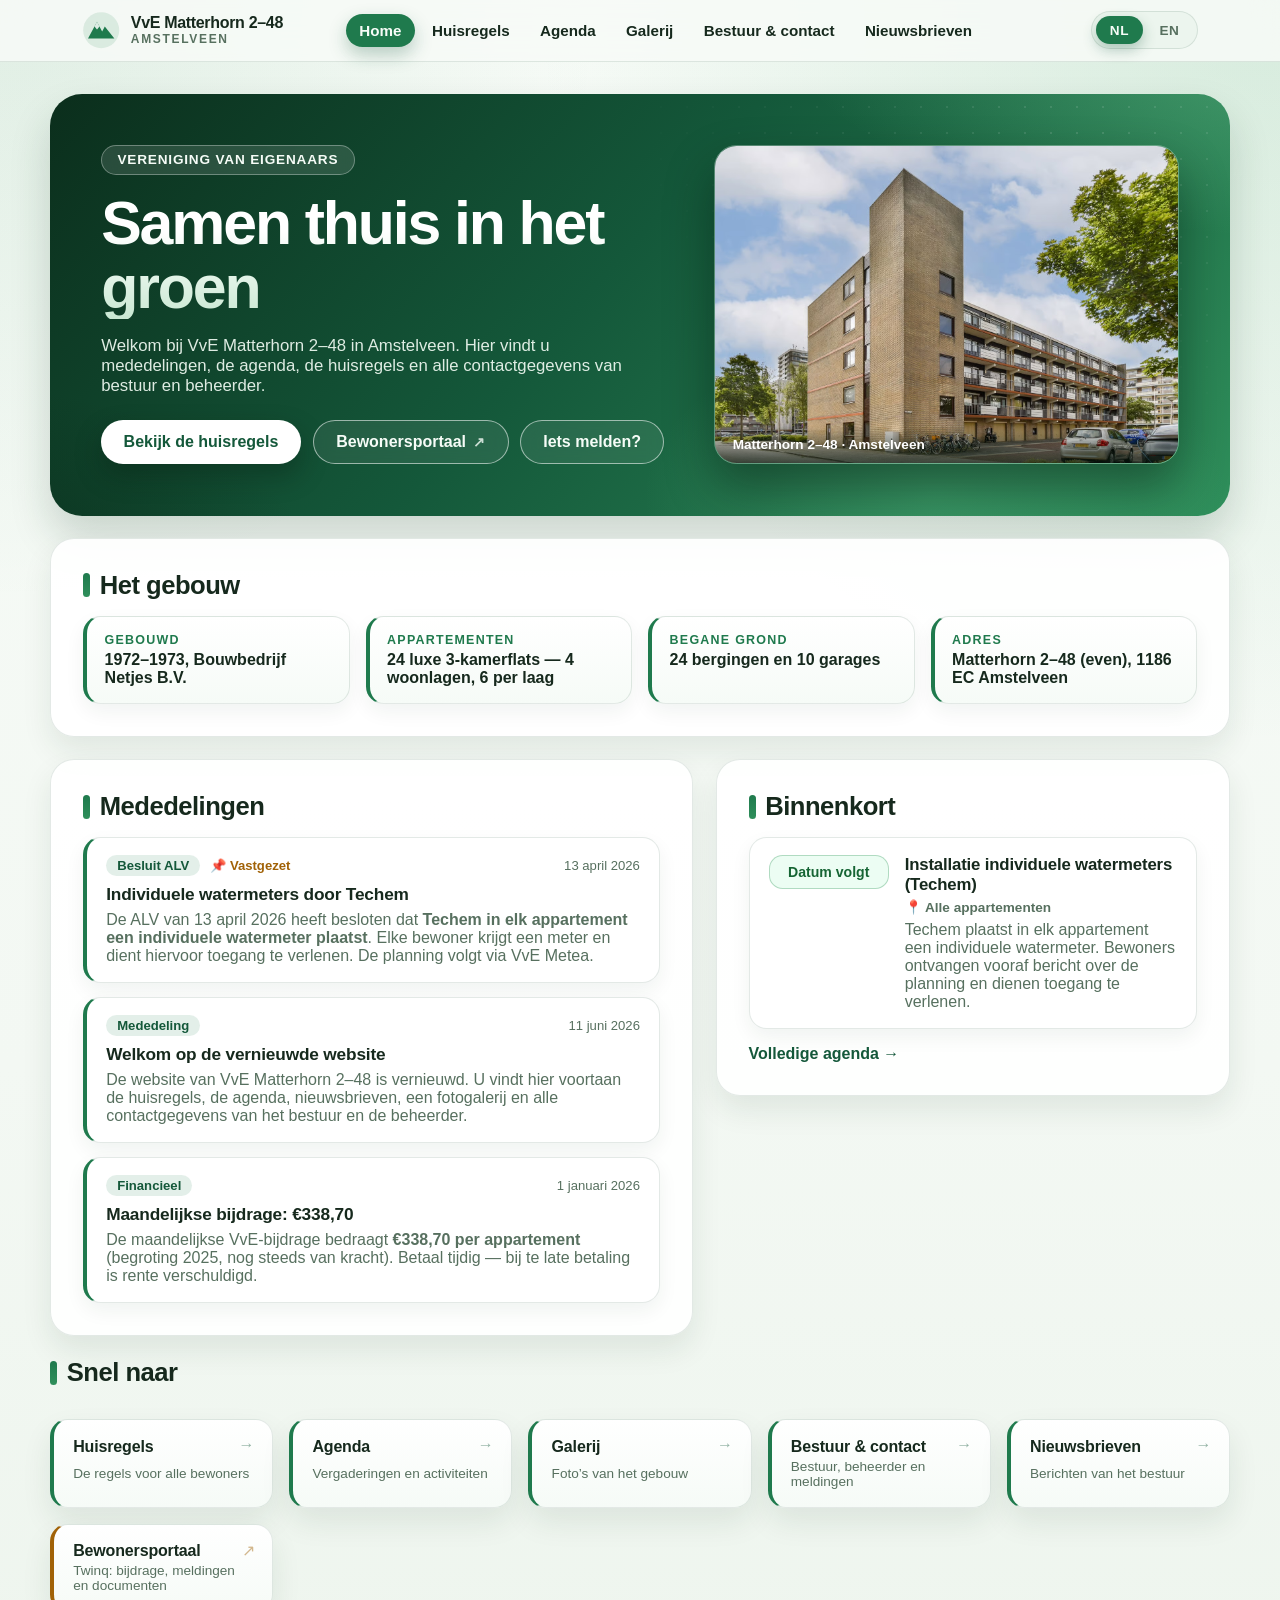
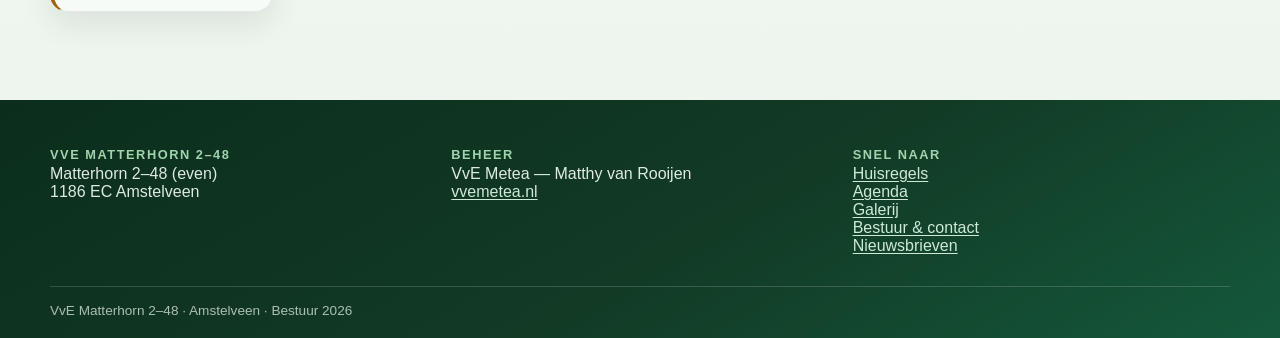
==== commit 3386f892: "added link to twinq portal" ====
--- a/index.html
+++ b/index.html
@@ -1,3 +1,4 @@
+<!-- @author nsen <navaneethsen@gmail.com> -->
 <!DOCTYPE html>
 <html lang="nl">
   <head>
--- a/assets/site.css
+++ b/assets/site.css
@@ -1,3 +1,4 @@
+/* @author nsen <navaneethsen@gmail.com> */
 :root {
   color-scheme: light;
   --page-bg: #f3f8f3;
@@ -32,6 +33,10 @@
   --tone-contact-strong: #854d0e;
   --tone-contact-soft: #fefae8;
   --tone-contact-border: rgba(161, 98, 7, 0.26);
+  --tone-home: #4d7c0f;
+  --tone-home-strong: #3f6212;
+  --tone-home-soft: #f7fee7;
+  --tone-home-border: rgba(77, 124, 15, 0.28);
 
   --shadow-soft: 0 20px 45px rgba(18, 56, 34, 0.12);
   --shadow-card: 0 14px 30px rgba(18, 56, 34, 0.09);
@@ -907,6 +912,20 @@
   margin: 0;
 }
 
+/* External links (e.g. the Twinq resident portal) */
+.quick-link-card.is-external {
+  border-left-color: var(--tone-contact);
+}
+
+.quick-link-card.is-external .jump-card-arrow {
+  color: var(--tone-contact);
+}
+
+.btn .external-mark {
+  font-size: 0.85em;
+  opacity: 0.8;
+}
+
 /* ---- Gallery ----------------------------------------------------------------------------------------- */
 
 .gallery-grid {
@@ -1371,6 +1390,13 @@
   --tone-border: var(--tone-contact-border);
 }
 
+[data-tone="home"] {
+  --tone-color: var(--tone-home);
+  --tone-strong: var(--tone-home-strong);
+  --tone-soft: var(--tone-home-soft);
+  --tone-border: var(--tone-home-border);
+}
+
 /* ---- Section cards ------------------------------------------------------------ */
 
 .section-card {
@@ -1487,6 +1513,25 @@
   transition: transform 220ms var(--ease-spring);
 }
 
+/* Pictogram chip next to a rule, like the icons on the hallway poster. */
+.rule-icon {
+  flex: none;
+  display: inline-flex;
+  align-items: center;
+  justify-content: center;
+  width: 2.35rem;
+  height: 2.35rem;
+  border-radius: 999px;
+  font-size: 1.15rem;
+  background: var(--tone-soft, var(--surface-soft));
+  box-shadow: inset 0 0 0 2px var(--tone-border, var(--border));
+  transition: transform 220ms var(--ease-spring);
+}
+
+.rule-card-toggle:hover .rule-icon {
+  transform: scale(1.08) rotate(-4deg);
+}
+
 .rule-title {
   flex: 1;
   min-width: 0;
@@ -1530,7 +1575,7 @@
 }
 
 .rule-card .card-body {
-  padding: 0 1.15rem 1.15rem 2.65rem;
+  padding: 0 1.15rem 1.15rem 4.35rem;
   color: var(--text-muted);
   opacity: 0;
   transform: translateY(-6px);
